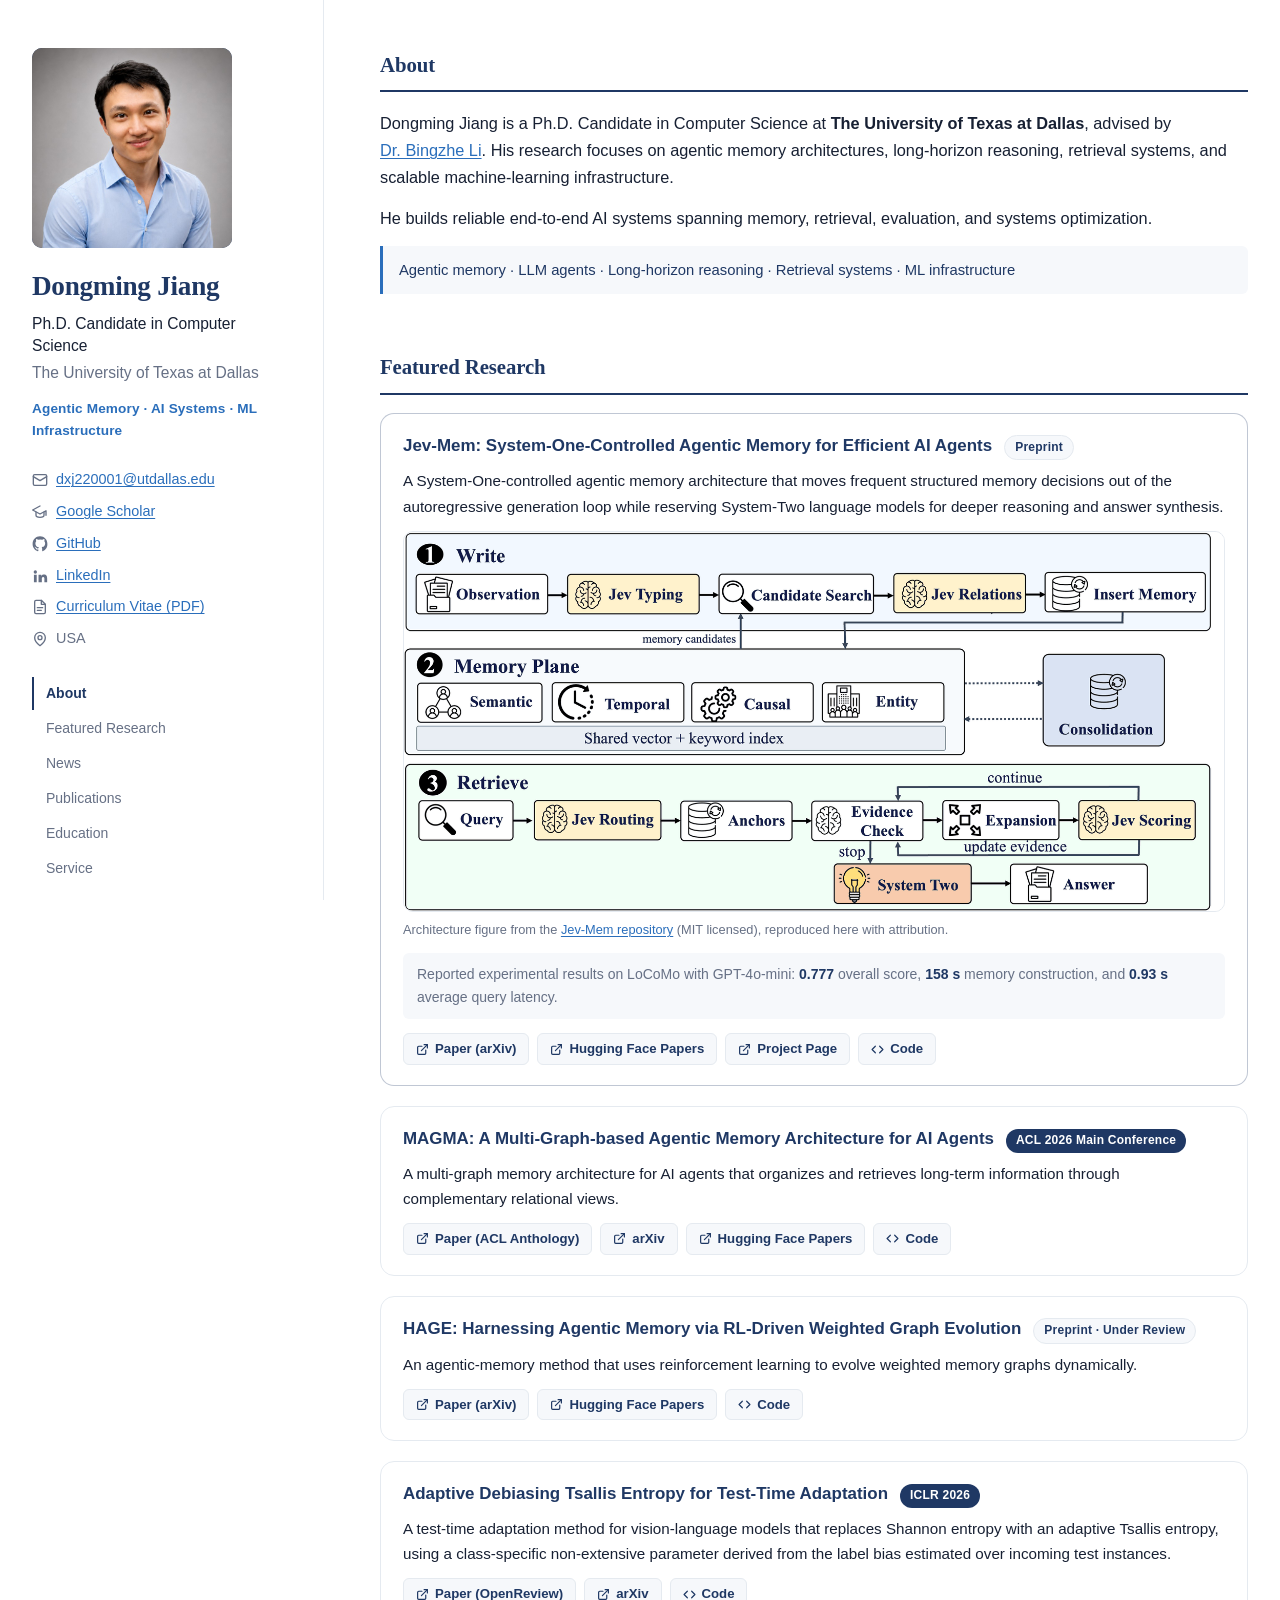
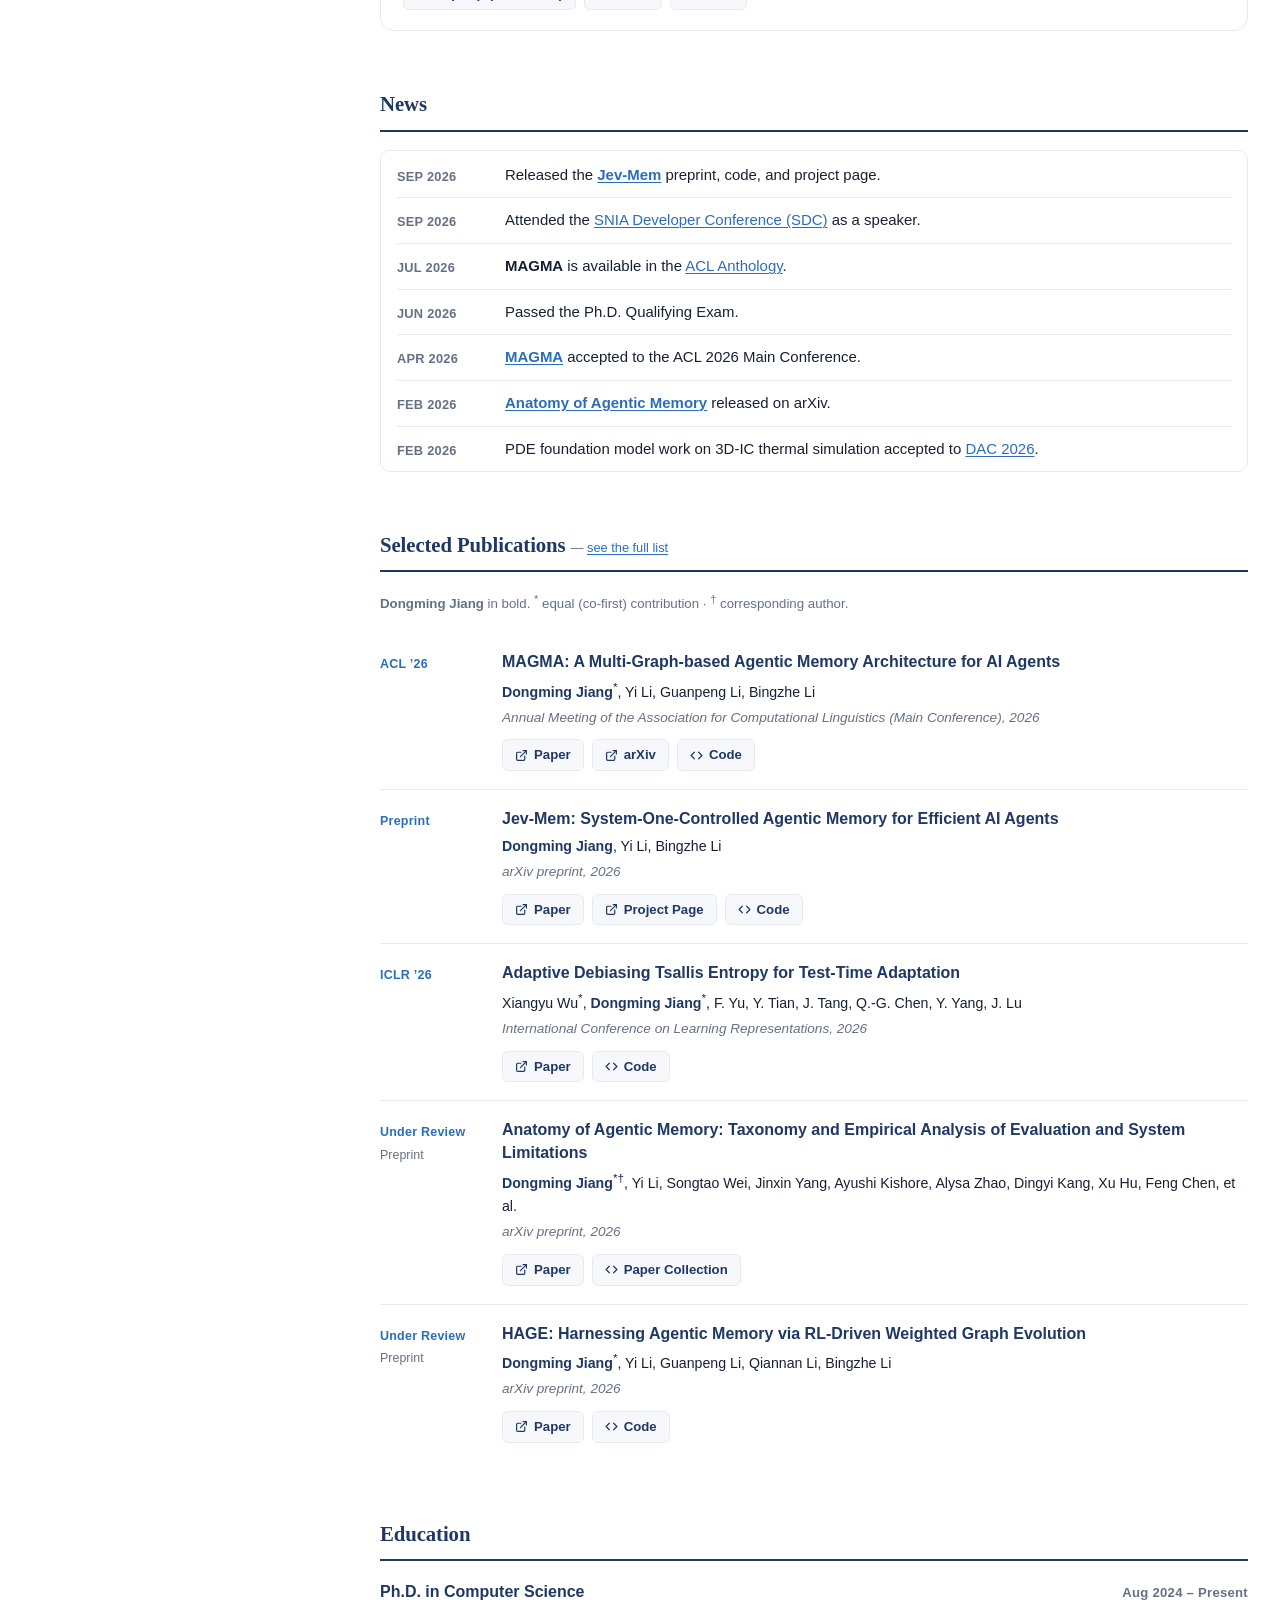
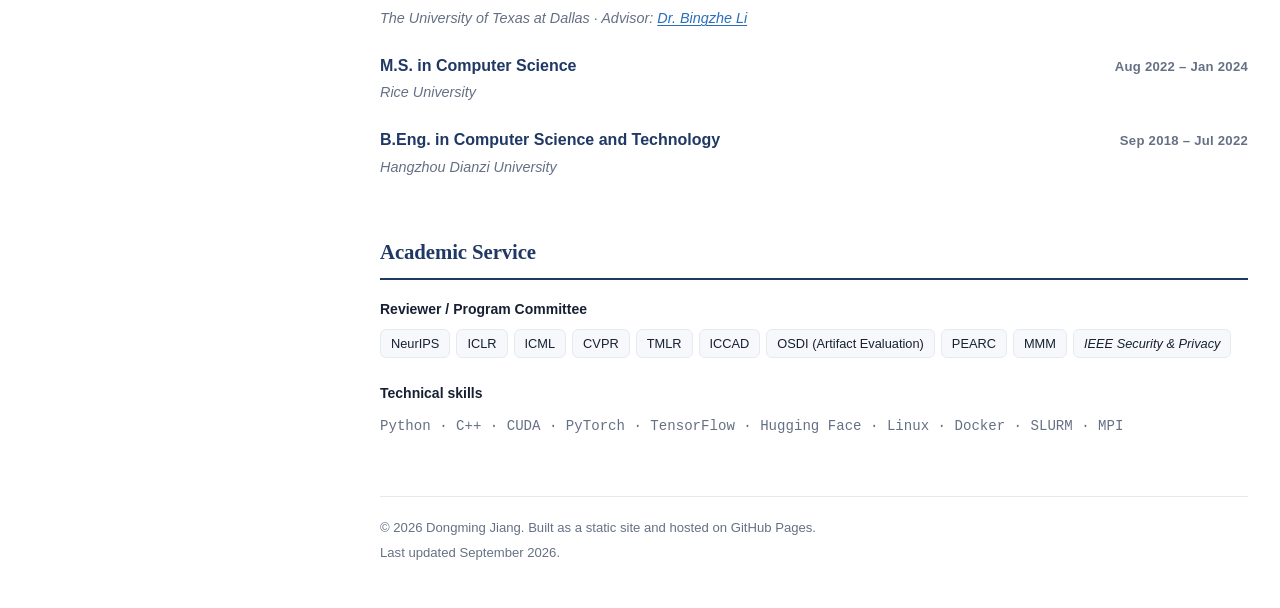
==== index.html @ 4e3c3e0a "Academic personal website Static site for Dongming Jiang, served from the repository root by GitHub " ====
<!DOCTYPE html>
<html lang="en">
<head>
<meta charset="utf-8">
<meta name="viewport" content="width=device-width, initial-scale=1">

<title>Dongming Jiang | Agentic Memory &amp; AI Systems</title>
<meta name="description" content="Dongming Jiang is a Ph.D. Candidate at UT Dallas researching agentic memory, LLM agents, retrieval systems, and scalable AI infrastructure.">
<meta name="author" content="Dongming Jiang">
<link rel="canonical" href="https://fredjiang0324.github.io/">

<meta property="og:type" content="profile">
<meta property="og:site_name" content="Dongming Jiang">
<meta property="og:title" content="Dongming Jiang | Agentic Memory &amp; AI Systems">
<meta property="og:description" content="Dongming Jiang is a Ph.D. Candidate at UT Dallas researching agentic memory, LLM agents, retrieval systems, and scalable AI infrastructure.">
<meta property="og:url" content="https://fredjiang0324.github.io/">
<meta property="og:image" content="https://fredjiang0324.github.io/assets/social-preview.png">
<meta property="og:image:width" content="1200">
<meta property="og:image:height" content="630">
<meta property="og:image:alt" content="Dongming Jiang — Ph.D. Candidate in Computer Science, The University of Texas at Dallas.">
<meta property="profile:first_name" content="Dongming">
<meta property="profile:last_name" content="Jiang">

<meta name="twitter:card" content="summary_large_image">
<meta name="twitter:title" content="Dongming Jiang | Agentic Memory &amp; AI Systems">
<meta name="twitter:description" content="Ph.D. Candidate at UT Dallas researching agentic memory, LLM agents, retrieval systems, and scalable AI infrastructure.">
<meta name="twitter:image" content="https://fredjiang0324.github.io/assets/social-preview.png">
<meta name="twitter:image:alt" content="Dongming Jiang — Ph.D. Candidate in Computer Science, The University of Texas at Dallas.">

<link rel="icon" href="assets/favicon.svg" type="image/svg+xml">
<link rel="apple-touch-icon" href="assets/social-preview.png">
<link rel="stylesheet" href="styles.css">

<script type="application/ld+json">
{
  "@context": "https://schema.org",
  "@type": "ProfilePage",
  "url": "https://fredjiang0324.github.io/",
  "name": "Dongming Jiang | Agentic Memory & AI Systems",
  "description": "Dongming Jiang is a Ph.D. Candidate at UT Dallas researching agentic memory, LLM agents, retrieval systems, and scalable AI infrastructure.",
  "inLanguage": "en",
  "mainEntity": {
    "@type": "Person",
    "@id": "https://fredjiang0324.github.io/#person",
    "name": "Dongming Jiang",
    "givenName": "Dongming",
    "familyName": "Jiang",
    "jobTitle": "Ph.D. Candidate in Computer Science",
    "email": "mailto:dxj220001@utdallas.edu",
    "url": "https://fredjiang0324.github.io/",
    "image": "https://fredjiang0324.github.io/assets/social-preview.png",
    "affiliation": {
      "@type": "CollegeOrUniversity",
      "name": "The University of Texas at Dallas",
      "url": "https://www.utdallas.edu/"
    },
    "alumniOf": [
      { "@type": "CollegeOrUniversity", "name": "Rice University" },
      { "@type": "CollegeOrUniversity", "name": "Hangzhou Dianzi University" }
    ],
    "address": {
      "@type": "PostalAddress",
      "addressCountry": "USA"
    },
    "knowsAbout": [
      "Agentic memory",
      "LLM agents",
      "Long-horizon reasoning",
      "Retrieval systems",
      "Machine learning infrastructure"
    ],
    "sameAs": [
      "https://github.com/FredJiang0324",
      "https://www.linkedin.com/in/dongming-jiang-416404217/",
      "https://scholar.google.com/citations?hl=en&user=FZLU_acAAAAJ"
    ]
  }
}
</script>
</head>

<body>
<a class="skip-link" href="#main">Skip to main content</a>

<!-- Icon sprite: inline SVG, no icon-font CDN. -->
<svg xmlns="http://www.w3.org/2000/svg" style="display:none" aria-hidden="true" focusable="false">
  <symbol id="i-mail" viewBox="0 0 24 24" fill="none" stroke="currentColor" stroke-width="2" stroke-linecap="round" stroke-linejoin="round">
    <rect x="2" y="4" width="20" height="16" rx="2"/><path d="m2 7 10 6 10-6"/>
  </symbol>
  <symbol id="i-doc" viewBox="0 0 24 24" fill="none" stroke="currentColor" stroke-width="2" stroke-linecap="round" stroke-linejoin="round">
    <path d="M14 2H6a2 2 0 0 0-2 2v16a2 2 0 0 0 2 2h12a2 2 0 0 0 2-2V8z"/><path d="M14 2v6h6"/><path d="M8 13h8M8 17h6"/>
  </symbol>
  <symbol id="i-scholar" viewBox="0 0 24 24" fill="none" stroke="currentColor" stroke-width="2" stroke-linecap="round" stroke-linejoin="round">
    <path d="M12 3 1 9l11 6 9-4.91V17"/><path d="M6 12.2V17c0 1.66 2.69 3 6 3s6-1.34 6-3v-4.8"/>
  </symbol>
  <symbol id="i-github" viewBox="0 0 24 24" fill="currentColor">
    <path d="M12 .5C5.73.5.9 5.48.9 11.94c0 5.05 3.29 9.33 7.86 10.84.58.11.79-.26.79-.57v-2c-3.2.72-3.88-1.58-3.88-1.58-.53-1.37-1.29-1.74-1.29-1.74-1.05-.74.08-.73.08-.73 1.16.08 1.77 1.23 1.77 1.23 1.03 1.82 2.71 1.3 3.37.99.1-.77.4-1.3.73-1.6-2.55-.3-5.23-1.31-5.23-5.85 0-1.29.44-2.35 1.18-3.18-.12-.3-.51-1.51.11-3.15 0 0 .96-.32 3.15 1.21a10.6 10.6 0 0 1 5.74 0c2.19-1.53 3.15-1.21 3.15-1.21.62 1.64.23 2.85.11 3.15.74.83 1.18 1.89 1.18 3.18 0 4.55-2.69 5.55-5.25 5.84.41.37.78 1.1.78 2.22v3.29c0 .31.21.69.8.57A11.13 11.13 0 0 0 23.1 11.94C23.1 5.48 18.27.5 12 .5Z"/>
  </symbol>
  <symbol id="i-linkedin" viewBox="0 0 24 24" fill="currentColor">
    <path d="M4.98 3.5a2.5 2.5 0 1 1 0 5 2.5 2.5 0 0 1 0-5ZM2.9 21.5h4.16V10.1H2.9v11.4ZM9.8 10.1h3.99v1.56h.06c.56-1 1.9-2.06 3.92-2.06 4.2 0 4.97 2.63 4.97 6.05v5.85h-4.15v-5.19c0-1.24-.02-2.83-1.78-2.83-1.78 0-2.06 1.35-2.06 2.74v5.28H9.8V10.1Z"/>
  </symbol>
  <symbol id="i-pin" viewBox="0 0 24 24" fill="none" stroke="currentColor" stroke-width="2" stroke-linecap="round" stroke-linejoin="round">
    <path d="M20 10c0 6-8 12-8 12s-8-6-8-12a8 8 0 0 1 16 0Z"/><circle cx="12" cy="10" r="3"/>
  </symbol>
  <symbol id="i-link" viewBox="0 0 24 24" fill="none" stroke="currentColor" stroke-width="2.2" stroke-linecap="round" stroke-linejoin="round">
    <path d="M15 3h6v6"/><path d="M10 14 21 3"/><path d="M18 13v6a2 2 0 0 1-2 2H5a2 2 0 0 1-2-2V8a2 2 0 0 1 2-2h6"/>
  </symbol>
  <symbol id="i-code" viewBox="0 0 24 24" fill="none" stroke="currentColor" stroke-width="2.2" stroke-linecap="round" stroke-linejoin="round">
    <path d="m8 18-6-6 6-6"/><path d="m16 6 6 6-6 6"/>
  </symbol>
  <symbol id="i-arrow-left" viewBox="0 0 24 24" fill="none" stroke="currentColor" stroke-width="2.2" stroke-linecap="round" stroke-linejoin="round">
    <path d="M19 12H5"/><path d="m12 19-7-7 7-7"/>
  </symbol>
</svg>

<div class="layout">

  <!-- ==================== Sidebar / profile ==================== -->
  <aside class="sidebar" aria-label="Profile and site navigation">
    <div class="profile-head">
      <!-- Portrait with the DJ monogram behind it as a load-failure fallback. -->
      <div class="monogram" role="img" aria-label="Portrait of Dongming Jiang">
        <span class="monogram-initials" aria-hidden="true">DJ</span>
        <img class="monogram-photo" src="assets/profile.jpg" width="640" height="640"
             alt="" decoding="async">
      </div>
      <div>
        <p class="profile-name">Dongming Jiang</p>
      </div>
    </div>

    <p class="profile-role">Ph.D. Candidate in Computer Science</p>
    <p class="profile-org">The University of Texas at Dallas</p>
    <p class="profile-focus">Agentic Memory · AI Systems · ML Infrastructure</p>

    <ul class="contact">
      <li>
        <svg class="icon" aria-hidden="true"><use href="#i-mail"></use></svg>
        <a href="mailto:dxj220001@utdallas.edu">dxj220001@utdallas.edu</a>
      </li>
      <li>
        <svg class="icon" aria-hidden="true"><use href="#i-scholar"></use></svg>
        <a href="https://scholar.google.com/citations?hl=en&amp;user=FZLU_acAAAAJ" target="_blank" rel="noopener noreferrer">Google Scholar</a>
      </li>
      <li>
        <svg class="icon" aria-hidden="true"><use href="#i-github"></use></svg>
        <a href="https://github.com/FredJiang0324" target="_blank" rel="noopener noreferrer">GitHub</a>
      </li>
      <li>
        <svg class="icon" aria-hidden="true"><use href="#i-linkedin"></use></svg>
        <a href="https://www.linkedin.com/in/dongming-jiang-416404217/" target="_blank" rel="noopener noreferrer">LinkedIn</a>
      </li>
      <li>
        <svg class="icon" aria-hidden="true"><use href="#i-doc"></use></svg>
        <a href="assets/Dongming_Jiang_CV.pdf">Curriculum Vitae (PDF)</a>
      </li>
      <li>
        <svg class="icon" aria-hidden="true"><use href="#i-pin"></use></svg>
        <span>USA</span>
      </li>
    </ul>

    <nav class="site-nav" aria-label="Section navigation">
      <ul class="nav-list">
        <li><a href="#about">About</a></li>
        <li><a href="#research">Featured Research</a></li>
        <li><a href="#news">News</a></li>
        <li><a href="#publications">Publications</a></li>
        <li><a href="#education">Education</a></li>
        <li><a href="#service">Service</a></li>
      </ul>
    </nav>
  </aside>

  <!-- ==================== Main ==================== -->
  <main class="main" id="main">

    <!-- ---------- About ---------- -->
    <section class="section" id="about" aria-labelledby="h-about">
      <h1 class="section-title" id="h-about">About</h1>
      <p class="lede">
        Dongming Jiang is a Ph.D. Candidate in Computer Science at
        <strong>The University of Texas at Dallas</strong>, advised by
        <a href="https://libingzheren.github.io/index.html" target="_blank" rel="noopener noreferrer">Dr.&nbsp;Bingzhe Li</a>.
        His research focuses on agentic memory architectures,
        long-horizon reasoning, retrieval systems, and scalable machine-learning
        infrastructure.
      </p>
      <p class="lede">
        He builds reliable end-to-end AI systems spanning memory, retrieval,
        evaluation, and systems optimization.
      </p>
      <p class="interests">
        Agentic memory · LLM agents · Long-horizon reasoning · Retrieval systems · ML infrastructure
      </p>
    </section>

    <!-- ---------- Featured Research ---------- -->
    <section class="section" id="research" aria-labelledby="h-research">
      <h2 class="section-title" id="h-research">Featured Research</h2>

      <div class="cards">

        <!-- 1. Jev-Mem -->
        <article class="card card--lead" aria-labelledby="c-jevmem">
          <div class="card-head">
            <h3 class="card-title" id="c-jevmem">
              Jev-Mem: System-One-Controlled Agentic Memory for Efficient AI Agents
            </h3>
            <span class="badge badge--preprint">Preprint</span>
          </div>

          <p class="card-desc">
            A System-One-controlled agentic memory architecture that moves frequent
            structured memory decisions out of the autoregressive generation loop while
            reserving System-Two language models for deeper reasoning and answer synthesis.
          </p>

          <figure class="card-figure">
            <img src="assets/jev-mem-architecture.png" width="1600" height="740" loading="lazy" decoding="async"
                 alt="Jev-Mem architecture in three stages. Write: an observation passes through Jev typing, candidate search, and Jev relation judgements before being inserted into memory. Memory Plane: a shared vector and keyword index backs semantic, temporal, causal, and entity graph views, with a consolidation process. Retrieve: a query is routed by Jev, resolved to anchors, then loops through evidence checking, expansion, and Jev scoring until it stops and hands the selected evidence to a System Two model that produces the answer.">
            <figcaption>
              Architecture figure from the
              <a href="https://github.com/libingzheren/Jev-Mem" target="_blank" rel="noopener noreferrer">Jev-Mem repository</a>
              (MIT licensed), reproduced here with attribution.
            </figcaption>
          </figure>

          <p class="card-result">
            Reported experimental results on LoCoMo with GPT-4o-mini:
            <strong>0.777</strong> overall score, <strong>158&nbsp;s</strong> memory
            construction, and <strong>0.93&nbsp;s</strong> average query latency.
          </p>

          <ul class="links">
            <li><a class="btn" href="https://arxiv.org/abs/2609.23986" target="_blank" rel="noopener noreferrer"><svg class="icon" aria-hidden="true"><use href="#i-link"></use></svg>Paper (arXiv)</a></li>
            <li><a class="btn" href="https://huggingface.co/papers/2609.23986" target="_blank" rel="noopener noreferrer"><svg class="icon" aria-hidden="true"><use href="#i-link"></use></svg>Hugging Face Papers</a></li>
            <li><a class="btn" href="https://huggingface.co/spaces/libingzheren/Jev-Mem" target="_blank" rel="noopener noreferrer"><svg class="icon" aria-hidden="true"><use href="#i-link"></use></svg>Project Page</a></li>
            <li><a class="btn" href="https://github.com/libingzheren/Jev-Mem" target="_blank" rel="noopener noreferrer"><svg class="icon" aria-hidden="true"><use href="#i-code"></use></svg>Code</a></li>
          </ul>
        </article>

        <!-- 2. MAGMA -->
        <article class="card" aria-labelledby="c-magma">
          <div class="card-head">
            <h3 class="card-title" id="c-magma">
              MAGMA: A Multi-Graph-based Agentic Memory Architecture for AI Agents
            </h3>
            <span class="badge badge--accepted">ACL 2026 Main Conference</span>
          </div>

          <p class="card-desc">
            A multi-graph memory architecture for AI agents that organizes and retrieves
            long-term information through complementary relational views.
          </p>

          <ul class="links">
            <li><a class="btn" href="https://aclanthology.org/2026.acl-long.1709/" target="_blank" rel="noopener noreferrer"><svg class="icon" aria-hidden="true"><use href="#i-link"></use></svg>Paper (ACL Anthology)</a></li>
            <li><a class="btn" href="https://arxiv.org/abs/2601.03236" target="_blank" rel="noopener noreferrer"><svg class="icon" aria-hidden="true"><use href="#i-link"></use></svg>arXiv</a></li>
            <li><a class="btn" href="https://huggingface.co/papers/2601.03236" target="_blank" rel="noopener noreferrer"><svg class="icon" aria-hidden="true"><use href="#i-link"></use></svg>Hugging Face Papers</a></li>
            <li><a class="btn" href="https://github.com/FredJiang0324/MAGMA" target="_blank" rel="noopener noreferrer"><svg class="icon" aria-hidden="true"><use href="#i-code"></use></svg>Code</a></li>
          </ul>
        </article>

        <!-- 3. Anatomy of Agentic Memory -->
        <!-- Hidden for now. Delete the hidden attribute below to show this card again. -->
        <article class="card" aria-labelledby="c-anatomy" hidden>
          <div class="card-head">
            <h3 class="card-title" id="c-anatomy">
              Anatomy of Agentic Memory: Taxonomy and Empirical Analysis of Evaluation
              and System Limitations
            </h3>
            <span class="badge badge--preprint">Preprint · Under Review</span>
          </div>

          <p class="card-desc">
            A taxonomy and controlled empirical study of agentic-memory systems, their
            evaluation protocols, and their limitations across memory and reasoning tasks.
          </p>

          <ul class="links">
            <li><a class="btn" href="https://arxiv.org/abs/2602.19320" target="_blank" rel="noopener noreferrer"><svg class="icon" aria-hidden="true"><use href="#i-link"></use></svg>Paper (arXiv)</a></li>
            <li><a class="btn" href="https://huggingface.co/papers/2602.19320" target="_blank" rel="noopener noreferrer"><svg class="icon" aria-hidden="true"><use href="#i-link"></use></svg>Hugging Face Papers</a></li>
            <li><a class="btn" href="https://github.com/FredJiang0324/Anatomy-of-Agentic-Memory" target="_blank" rel="noopener noreferrer"><svg class="icon" aria-hidden="true"><use href="#i-code"></use></svg>Paper Collection</a></li>
          </ul>
        </article>

        <!-- 4. HAGE -->
        <article class="card" aria-labelledby="c-hage">
          <div class="card-head">
            <h3 class="card-title" id="c-hage">
              HAGE: Harnessing Agentic Memory via RL-Driven Weighted Graph Evolution
            </h3>
            <span class="badge badge--preprint">Preprint · Under Review</span>
          </div>

          <p class="card-desc">
            An agentic-memory method that uses reinforcement learning to evolve weighted
            memory graphs dynamically.
          </p>

          <ul class="links">
            <li><a class="btn" href="https://arxiv.org/abs/2605.09942" target="_blank" rel="noopener noreferrer"><svg class="icon" aria-hidden="true"><use href="#i-link"></use></svg>Paper (arXiv)</a></li>
            <li><a class="btn" href="https://huggingface.co/papers/2605.09942" target="_blank" rel="noopener noreferrer"><svg class="icon" aria-hidden="true"><use href="#i-link"></use></svg>Hugging Face Papers</a></li>
            <li><a class="btn" href="https://github.com/FredJiang0324/HAGE_MVPReview" target="_blank" rel="noopener noreferrer"><svg class="icon" aria-hidden="true"><use href="#i-code"></use></svg>Code</a></li>
          </ul>
        </article>

        <!-- 5. ADTE -->
        <article class="card" aria-labelledby="c-adte">
          <div class="card-head">
            <h3 class="card-title" id="c-adte">
              Adaptive Debiasing Tsallis Entropy for Test-Time Adaptation
            </h3>
            <span class="badge badge--accepted">ICLR 2026</span>
          </div>

          <p class="card-desc">
            A test-time adaptation method for vision-language models that replaces Shannon
            entropy with an adaptive Tsallis entropy, using a class-specific non-extensive
            parameter derived from the label bias estimated over incoming test instances.
          </p>

          <ul class="links">
            <li><a class="btn" href="https://openreview.net/forum?id=dHj8hC081K" target="_blank" rel="noopener noreferrer"><svg class="icon" aria-hidden="true"><use href="#i-link"></use></svg>Paper (OpenReview)</a></li>
            <li><a class="btn" href="https://arxiv.org/abs/2602.11743" target="_blank" rel="noopener noreferrer"><svg class="icon" aria-hidden="true"><use href="#i-link"></use></svg>arXiv</a></li>
            <li><a class="btn" href="https://github.com/Jinx630/ADTE" target="_blank" rel="noopener noreferrer"><svg class="icon" aria-hidden="true"><use href="#i-code"></use></svg>Code</a></li>
          </ul>
        </article>

        <!-- 6. PDEAgent-Bench -->
        <!-- Hidden for now. Delete the hidden attribute below to show this card again. -->
        <article class="card" aria-labelledby="c-pdebench" hidden>
          <div class="card-head">
            <h3 class="card-title" id="c-pdebench">
              PDEAgent-Bench: A Multi-Metric, Multi-Library Benchmark for PDE Solver Generation
            </h3>
            <span class="badge badge--preprint">Preprint · Under Review</span>
          </div>

          <p class="card-desc">
            A multi-metric benchmark that evaluates LLM code agents on partial differential
            equation solving across the DOLFINx, Firedrake, and deal.II libraries.
          </p>

          <ul class="links">
            <li><a class="btn" href="https://zeroeclipse00.github.io/pde-agent-bench-github-pages/#home" target="_blank" rel="noopener noreferrer"><svg class="icon" aria-hidden="true"><use href="#i-link"></use></svg>Project Page</a></li>
            <li><a class="btn" href="https://arxiv.org/abs/2605.09636" target="_blank" rel="noopener noreferrer"><svg class="icon" aria-hidden="true"><use href="#i-link"></use></svg>Paper (arXiv)</a></li>
          </ul>
        </article>

      </div>
    </section>

    <!-- ---------- News ---------- -->
    <section class="section" id="news" aria-labelledby="h-news">
      <h2 class="section-title" id="h-news">News</h2>

      <div class="news-scroll" tabindex="0">
      <ul class="news">
        <li>
          <time datetime="2026-09">Sep 2026</time>
          <span>Released the
            <strong><a href="https://arxiv.org/abs/2609.23986" target="_blank" rel="noopener noreferrer">Jev-Mem</a></strong>
            preprint, code, and project page.</span>
        </li>
        <li>
          <time datetime="2026-09">Sep 2026</time>
          <span>Attended the
            <a href="https://www.snia.org/sniadeveloper/SDCUS" target="_blank" rel="noopener noreferrer">SNIA Developer Conference (SDC)</a>
            as a speaker.</span>
        </li>
        <li>
          <time datetime="2026-07">Jul 2026</time>
          <span><strong>MAGMA</strong> is available in the
            <a href="https://aclanthology.org/2026.acl-long.1709/" target="_blank" rel="noopener noreferrer">ACL Anthology</a>.</span>
        </li>
        <li>
          <time datetime="2026-06">Jun 2026</time>
          <span>Passed the Ph.D. Qualifying Exam.</span>
        </li>
        <li>
          <time datetime="2026-04">Apr 2026</time>
          <span><strong><a href="https://arxiv.org/abs/2601.03236" target="_blank" rel="noopener noreferrer">MAGMA</a></strong>
            accepted to the ACL 2026 Main Conference.</span>
        </li>
        <li>
          <time datetime="2026-02">Feb 2026</time>
          <span><strong><a href="https://arxiv.org/abs/2602.19320" target="_blank" rel="noopener noreferrer">Anatomy of Agentic Memory</a></strong>
            released on arXiv.</span>
        </li>
        <li>
          <time datetime="2026-02">Feb 2026</time>
          <span>PDE foundation model work on 3D-IC thermal simulation accepted to
            <a href="https://63dac.conference-program.com/presentation/?id=RESEARCH553&amp;sess=sess167" target="_blank" rel="noopener noreferrer">DAC 2026</a>.</span>
        </li>
        <li>
          <time datetime="2026-01">Jan 2026</time>
          <span><strong><a href="https://iclr.cc/virtual/2026/poster/10008423" target="_blank" rel="noopener noreferrer">Adaptive Debiasing Tsallis Entropy for Test-Time Adaptation</a></strong>
            accepted to ICLR 2026.</span>
        </li>
        <li>
          <time datetime="2026">2026</time>
          <span><strong><a href="https://arxiv.org/abs/2604.15065" target="_blank" rel="noopener noreferrer">Learning Where to Embed</a></strong>
            accepted to ICMR 2026.</span>
        </li>
      </ul>
      </div>
    </section>

    <!-- ---------- Selected publications ---------- -->
    <section class="section" id="publications" aria-labelledby="h-pubs">
      <h2 class="section-title" id="h-pubs">
        Selected Publications
        <span class="count">— <a href="publications.html">see the full list</a></span>
      </h2>

      <p class="pub-note">
        <strong>Dongming Jiang</strong> in bold. <sup>*</sup>&nbsp;equal (co-first)
        contribution · <sup>†</sup>&nbsp;corresponding author.
      </p>

      <ul class="pub-list">
        <li class="pub">
          <div class="pub-venue">ACL&nbsp;’26</div>
          <div>
            <h3 class="pub-title">MAGMA: A Multi-Graph-based Agentic Memory Architecture for AI Agents</h3>
            <p class="pub-authors"><strong>Dongming Jiang</strong><sup>*</sup>, Yi Li, Guanpeng Li, Bingzhe Li</p>
            <p class="pub-meta">Annual Meeting of the Association for Computational Linguistics (Main Conference), 2026</p>
            <ul class="links">
              <li><a class="btn" href="https://aclanthology.org/2026.acl-long.1709/" target="_blank" rel="noopener noreferrer"><svg class="icon" aria-hidden="true"><use href="#i-link"></use></svg>Paper</a></li>
              <li><a class="btn" href="https://arxiv.org/abs/2601.03236" target="_blank" rel="noopener noreferrer"><svg class="icon" aria-hidden="true"><use href="#i-link"></use></svg>arXiv</a></li>
              <li><a class="btn" href="https://github.com/FredJiang0324/MAGMA" target="_blank" rel="noopener noreferrer"><svg class="icon" aria-hidden="true"><use href="#i-code"></use></svg>Code</a></li>
            </ul>
          </div>
        </li>

        <li class="pub">
          <div class="pub-venue">Preprint</div>
          <div>
            <h3 class="pub-title">Jev-Mem: System-One-Controlled Agentic Memory for Efficient AI Agents</h3>
            <p class="pub-authors"><strong>Dongming Jiang</strong>, Yi Li, Bingzhe Li</p>
            <p class="pub-meta">arXiv preprint, 2026</p>
            <ul class="links">
              <li><a class="btn" href="https://arxiv.org/abs/2609.23986" target="_blank" rel="noopener noreferrer"><svg class="icon" aria-hidden="true"><use href="#i-link"></use></svg>Paper</a></li>
              <li><a class="btn" href="https://huggingface.co/spaces/libingzheren/Jev-Mem" target="_blank" rel="noopener noreferrer"><svg class="icon" aria-hidden="true"><use href="#i-link"></use></svg>Project Page</a></li>
              <li><a class="btn" href="https://github.com/libingzheren/Jev-Mem" target="_blank" rel="noopener noreferrer"><svg class="icon" aria-hidden="true"><use href="#i-code"></use></svg>Code</a></li>
            </ul>
          </div>
        </li>

        <li class="pub">
          <div class="pub-venue">ICLR&nbsp;’26</div>
          <div>
            <h3 class="pub-title">Adaptive Debiasing Tsallis Entropy for Test-Time Adaptation</h3>
            <p class="pub-authors">Xiangyu Wu<sup>*</sup>, <strong>Dongming Jiang</strong><sup>*</sup>, F. Yu, Y. Tian, J. Tang, Q.-G. Chen, Y. Yang, J. Lu</p>
            <p class="pub-meta">International Conference on Learning Representations, 2026</p>
            <ul class="links">
              <li><a class="btn" href="https://arxiv.org/abs/2602.11743" target="_blank" rel="noopener noreferrer"><svg class="icon" aria-hidden="true"><use href="#i-link"></use></svg>Paper</a></li>
              <li><a class="btn" href="https://github.com/Jinx630/ADTE" target="_blank" rel="noopener noreferrer"><svg class="icon" aria-hidden="true"><use href="#i-code"></use></svg>Code</a></li>
            </ul>
          </div>
        </li>

        <li class="pub">
          <div class="pub-venue">Under Review<span class="status">Preprint</span></div>
          <div>
            <h3 class="pub-title">Anatomy of Agentic Memory: Taxonomy and Empirical Analysis of Evaluation and System Limitations</h3>
            <p class="pub-authors"><strong>Dongming Jiang</strong><sup>*†</sup>, Yi Li, Songtao Wei, Jinxin Yang, Ayushi Kishore, Alysa Zhao, Dingyi Kang, Xu Hu, Feng Chen, et al.</p>
            <p class="pub-meta">arXiv preprint, 2026</p>
            <ul class="links">
              <li><a class="btn" href="https://arxiv.org/abs/2602.19320" target="_blank" rel="noopener noreferrer"><svg class="icon" aria-hidden="true"><use href="#i-link"></use></svg>Paper</a></li>
              <li><a class="btn" href="https://github.com/FredJiang0324/Anatomy-of-Agentic-Memory" target="_blank" rel="noopener noreferrer"><svg class="icon" aria-hidden="true"><use href="#i-code"></use></svg>Paper Collection</a></li>
            </ul>
          </div>
        </li>

        <li class="pub">
          <div class="pub-venue">Under Review<span class="status">Preprint</span></div>
          <div>
            <h3 class="pub-title">HAGE: Harnessing Agentic Memory via RL-Driven Weighted Graph Evolution</h3>
            <p class="pub-authors"><strong>Dongming Jiang</strong><sup>*</sup>, Yi Li, Guanpeng Li, Qiannan Li, Bingzhe Li</p>
            <p class="pub-meta">arXiv preprint, 2026</p>
            <ul class="links">
              <li><a class="btn" href="https://arxiv.org/abs/2605.09942" target="_blank" rel="noopener noreferrer"><svg class="icon" aria-hidden="true"><use href="#i-link"></use></svg>Paper</a></li>
              <li><a class="btn" href="https://github.com/FredJiang0324/HAGE_MVPReview" target="_blank" rel="noopener noreferrer"><svg class="icon" aria-hidden="true"><use href="#i-code"></use></svg>Code</a></li>
            </ul>
          </div>
        </li>
      </ul>
    </section>

    <!-- ---------- Education ---------- -->
    <section class="section" id="education" aria-labelledby="h-edu">
      <h2 class="section-title" id="h-edu">Education</h2>

      <div class="entry">
        <div class="entry-head">
          <h3 class="entry-title">Ph.D. in Computer Science</h3>
          <span class="entry-date">Aug 2024 – Present</span>
        </div>
        <p class="entry-sub">The University of Texas at Dallas · Advisor:
          <a href="https://libingzheren.github.io/index.html" target="_blank" rel="noopener noreferrer">Dr. Bingzhe Li</a></p>
      </div>

      <div class="entry">
        <div class="entry-head">
          <h3 class="entry-title">M.S. in Computer Science</h3>
          <span class="entry-date">Aug 2022 – Jan 2024</span>
        </div>
        <p class="entry-sub">Rice University</p>
      </div>

      <div class="entry">
        <div class="entry-head">
          <h3 class="entry-title">B.Eng. in Computer Science and Technology</h3>
          <span class="entry-date">Sep 2018 – Jul 2022</span>
        </div>
        <p class="entry-sub">Hangzhou Dianzi University</p>
      </div>
    </section>

    <!-- ---------- Service ---------- -->
    <section class="section" id="service" aria-labelledby="h-service">
      <h2 class="section-title" id="h-service">Academic Service</h2>

      <p class="service-label">Reviewer / Program Committee</p>
      <ul class="tags">
        <li>NeurIPS</li>
        <li>ICLR</li>
        <li>ICML</li>
        <li>CVPR</li>
        <li>TMLR</li>
        <li>ICCAD</li>
        <li>OSDI (Artifact Evaluation)</li>
        <li>PEARC</li>
        <li>MMM</li>
        <li><em>IEEE Security &amp; Privacy</em></li>
      </ul>

      <p class="service-label" style="margin-top:24px">Technical skills</p>
      <p class="skills">
        Python · C++ · CUDA · PyTorch · TensorFlow · Hugging Face · Linux · Docker · SLURM · MPI
      </p>
    </section>

    <footer class="site-footer">
      <p>© 2026 Dongming Jiang. Built as a static site and hosted on GitHub Pages.</p>
      <p>Last updated September 2026.</p>
    </footer>

  </main>
</div>

<script src="script.js" defer></script>
</body>
</html>
---- styles.css ----
/* ==========================================================================
   Dongming Jiang — academic homepage
   Palette and type scale follow the CV (cv/cv.tex).
   ========================================================================== */

:root {
  /* CV palette */
  --navy: #1F3864;
  --blue: #2A6EBB;
  --ink: #172033;
  --muted: #667085;
  --line: #E5EAF0;
  --surface: #F6F8FB;
  --background: #FFFFFF;

  /* Derived */
  --navy-soft: rgba(31, 56, 100, 0.08);
  --blue-soft: rgba(42, 110, 187, 0.10);
  --focus: #0B57D0;

  --sidebar-w: 292px;
  --main-w: 900px;
  --gutter: 16px;

  --radius-sm: 6px;
  --radius: 10px;
  --radius-lg: 14px;

  --font-sans: "Inter", -apple-system, BlinkMacSystemFont, "Segoe UI", Roboto,
    "Helvetica Neue", Arial, "Noto Sans", sans-serif;
  --font-serif: "Iowan Old Style", "Palatino Linotype", Palatino, Georgia,
    "Times New Roman", serif;
  --font-mono: ui-monospace, SFMono-Regular, "SF Mono", Menlo, Consolas,
    "Liberation Mono", monospace;
}

*,
*::before,
*::after { box-sizing: border-box; }

html {
  -webkit-text-size-adjust: 100%;
  scroll-behavior: smooth;
  scroll-padding-top: 24px;
}

body {
  margin: 0;
  background: var(--background);
  color: var(--ink);
  font-family: var(--font-sans);
  font-size: 16px;
  line-height: 1.65;
  -webkit-font-smoothing: antialiased;
  text-rendering: optimizeLegibility;
  overflow-wrap: break-word;
}

img { max-width: 100%; height: auto; }

a {
  color: var(--blue);
  text-decoration: underline;
  text-underline-offset: 2px;
  text-decoration-thickness: 1px;
}

a:hover { color: var(--navy); text-decoration-thickness: 2px; }

:focus-visible {
  outline: 3px solid var(--focus);
  outline-offset: 2px;
  border-radius: var(--radius-sm);
}

/* ---------- Skip link ---------- */

.skip-link {
  position: absolute;
  left: 8px;
  top: -64px;
  z-index: 100;
  padding: 10px 16px;
  background: var(--navy);
  color: #fff;
  font-weight: 600;
  text-decoration: none;
  border-radius: var(--radius-sm);
  transition: top 120ms ease-in;
}

.skip-link:focus { top: 8px; color: #fff; }

/* ---------- Page frame ---------- */

.layout {
  display: block;
  max-width: calc(var(--sidebar-w) + var(--main-w) + 120px);
  margin: 0 auto;
  padding: 0 var(--gutter);
}

/* ---------- Sidebar ---------- */

.sidebar {
  padding: 32px 0 8px;
  border-bottom: 1px solid var(--line);
  margin-bottom: 32px;
}

.profile-head {
  display: flex;
  align-items: center;
  gap: 16px;
}

.monogram {
  position: relative;
  flex: 0 0 auto;
  display: grid;
  place-items: center;
  width: 120px;
  height: 120px;
  border-radius: var(--radius);
  overflow: hidden;
  background: var(--navy);
  color: #fff;
  font-family: var(--font-serif);
  font-size: 46px;
  font-weight: 700;
  letter-spacing: 0.5px;
}

/* Initials sit underneath the portrait. If profile.jpg fails to load the
   (alt="") image collapses to nothing and the monogram shows through. */
.monogram-initials {
  position: absolute;
  inset: 0;
  display: grid;
  place-items: center;
}

.monogram-photo {
  position: absolute;
  inset: 0;
  width: 100%;
  height: 100%;
  object-fit: cover;
  object-position: center 28%;
}

.profile-name {
  margin: 0;
  font-family: var(--font-serif);
  font-size: 1.75rem;
  line-height: 1.2;
  font-weight: 700;
  color: var(--navy);
  letter-spacing: -0.01em;
}

.profile-role {
  margin: 10px 0 0;
  font-size: 0.975rem;
  line-height: 1.45;
  color: var(--ink);
}

.profile-org {
  margin: 2px 0 0;
  font-size: 0.975rem;
  color: var(--muted);
}

.profile-focus {
  margin: 12px 0 0;
  font-size: 0.85rem;
  font-weight: 600;
  letter-spacing: 0.01em;
  color: var(--blue);
}

/* Contact list */

.contact {
  list-style: none;
  margin: 20px 0 0;
  padding: 0;
  display: flex;
  flex-wrap: wrap;
  gap: 6px 18px;
  font-size: 0.9rem;
}

.contact li {
  display: flex;
  align-items: center;
  gap: 8px;
  color: var(--muted);
}

.contact a { color: var(--blue); font-weight: 500; }

.contact .icon {
  flex: 0 0 auto;
  width: 16px;
  height: 16px;
  color: var(--muted);
}

/* Navigation */

.site-nav { margin-top: 22px; }

.nav-list {
  list-style: none;
  margin: 0;
  padding: 0;
  display: flex;
  flex-wrap: wrap;
  gap: 6px;
}

.nav-list a {
  display: block;
  padding: 6px 12px;
  border-radius: 999px;
  border: 1px solid var(--line);
  background: var(--background);
  color: var(--ink);
  font-size: 0.875rem;
  font-weight: 500;
  text-decoration: none;
}

.nav-list a:hover {
  border-color: var(--blue);
  background: var(--blue-soft);
  color: var(--navy);
}

.nav-list a[aria-current="true"] {
  border-color: var(--navy);
  background: var(--navy);
  color: #fff;
}

/* ---------- Main column ---------- */

.main { padding-bottom: 8px; }

.section { margin: 0 0 44px; scroll-margin-top: 24px; }

.section-title {
  margin: 0 0 18px;
  padding-bottom: 8px;
  border-bottom: 2px solid var(--navy);
  font-family: var(--font-serif);
  font-size: 1.3rem;
  font-weight: 700;
  color: var(--navy);
  letter-spacing: -0.005em;
}

.section-title .count {
  font-family: var(--font-sans);
  font-size: 0.8rem;
  font-weight: 500;
  color: var(--muted);
  letter-spacing: 0;
}

.lede { margin: 0 0 14px; font-size: 1.02rem; }

.interests {
  margin: 0;
  padding: 12px 16px;
  border-left: 3px solid var(--blue);
  background: var(--surface);
  border-radius: 0 var(--radius-sm) var(--radius-sm) 0;
  font-size: 0.925rem;
  font-weight: 500;
  color: var(--navy);
}

/* ---------- Project cards ---------- */

.cards {
  display: grid;
  gap: 18px;
}

.card {
  border: 1px solid var(--line);
  border-radius: var(--radius-lg);
  background: var(--background);
  padding: 20px 22px;
}

.card--lead { border-color: rgba(31, 56, 100, 0.28); }

.card[hidden] { display: none; }

.card-head {
  display: flex;
  flex-wrap: wrap;
  align-items: baseline;
  gap: 8px 12px;
  margin-bottom: 8px;
}

.card-title {
  margin: 0;
  font-size: 1.06rem;
  font-weight: 650;
  line-height: 1.4;
  color: var(--navy);
}

.card-desc { margin: 0 0 12px; font-size: 0.95rem; color: var(--ink); }

.card-result {
  margin: 0 0 14px;
  padding: 10px 14px;
  background: var(--surface);
  border-radius: var(--radius-sm);
  font-size: 0.875rem;
  color: var(--muted);
}

.card-result strong { color: var(--navy); font-weight: 600; }

.card-figure { margin: 0 0 14px; }

.card-figure img {
  display: block;
  width: 100%;
  border: 1px solid var(--line);
  border-radius: var(--radius);
  background: #fff;
}

.card-figure figcaption {
  margin-top: 8px;
  font-size: 0.8rem;
  line-height: 1.5;
  color: var(--muted);
}

/* Status badges */

.badge {
  display: inline-block;
  padding: 2px 10px;
  border-radius: 999px;
  font-size: 0.75rem;
  font-weight: 600;
  letter-spacing: 0.02em;
  white-space: nowrap;
}

.badge--accepted { background: var(--navy); color: #fff; }

.badge--preprint {
  background: var(--surface);
  color: var(--navy);
  border: 1px solid var(--line);
}

/* Link buttons */

.links {
  list-style: none;
  display: flex;
  flex-wrap: wrap;
  gap: 8px;
  margin: 0;
  padding: 0;
}

.btn {
  display: inline-flex;
  align-items: center;
  gap: 6px;
  padding: 5px 12px;
  border: 1px solid var(--line);
  border-radius: var(--radius-sm);
  background: var(--surface);
  color: var(--navy);
  font-size: 0.825rem;
  font-weight: 600;
  text-decoration: none;
  line-height: 1.5;
}

.btn:hover {
  border-color: var(--blue);
  background: var(--blue-soft);
  color: var(--navy);
  text-decoration: underline;
}

.btn .icon { width: 13px; height: 13px; flex: 0 0 auto; }

/* ---------- News ---------- */

.news { list-style: none; margin: 0; padding: 0; }

.news li {
  display: grid;
  grid-template-columns: 92px 1fr;
  gap: 4px 16px;
  padding: 10px 0;
  border-bottom: 1px solid var(--line);
  font-size: 0.935rem;
}

.news li:last-child { border-bottom: 0; }

.news time,
.news .date {
  font-size: 0.8rem;
  font-weight: 600;
  letter-spacing: 0.02em;
  color: var(--muted);
  padding-top: 3px;
  text-transform: uppercase;
}

/* Compact scrollable panel. Keyboard-focusable so it can be scrolled without
   a pointer; newest items stay at the top. */
.news-scroll {
  max-height: 322px;
  overflow-y: auto;
  overscroll-behavior: contain;
  padding: 2px 16px;
  border: 1px solid var(--line);
  border-radius: var(--radius);
  background: var(--background);
  scrollbar-width: thin;
  scrollbar-color: #C8D2E0 transparent;
}

.news-scroll::-webkit-scrollbar { width: 8px; }
.news-scroll::-webkit-scrollbar-track { background: transparent; }

.news-scroll::-webkit-scrollbar-thumb {
  background: #C8D2E0;
  border-radius: 999px;
  border: 2px solid var(--background);
}

.news-scroll::-webkit-scrollbar-thumb:hover { background: var(--muted); }

/* ---------- Publications ---------- */

.pub-note {
  margin: 0 0 18px;
  font-size: 0.83rem;
  color: var(--muted);
}

.pub-list { list-style: none; margin: 0; padding: 0; }

.pub {
  display: grid;
  grid-template-columns: 104px 1fr;
  gap: 6px 18px;
  padding: 18px 0;
  border-bottom: 1px solid var(--line);
}

.pub:last-child { border-bottom: 0; }

.pub-venue {
  font-size: 0.78rem;
  font-weight: 700;
  letter-spacing: 0.02em;
  color: var(--blue);
  padding-top: 3px;
}

.pub-venue .status {
  display: block;
  font-weight: 500;
  color: var(--muted);
  letter-spacing: 0;
  margin-top: 2px;
}

.pub-title {
  margin: 0 0 4px;
  font-size: 1rem;
  font-weight: 650;
  line-height: 1.42;
  color: var(--navy);
}

.pub-authors {
  margin: 0 0 3px;
  font-size: 0.885rem;
  color: var(--ink);
}

.pub-authors strong { font-weight: 700; color: var(--navy); }

.pub-meta {
  margin: 0 0 10px;
  font-size: 0.85rem;
  font-style: italic;
  color: var(--muted);
}

.pub .links { margin-top: 2px; }

.subsection-title {
  margin: 34px 0 12px;
  font-size: 1.02rem;
  font-weight: 700;
  color: var(--navy);
}

.subsection-title:first-of-type { margin-top: 0; }

/* ---------- Experience / education ---------- */

.entry { padding: 0 0 22px; }
.entry:last-child { padding-bottom: 0; }

.entry-head {
  display: flex;
  flex-wrap: wrap;
  justify-content: space-between;
  align-items: baseline;
  gap: 4px 16px;
}

.entry-title {
  margin: 0;
  font-size: 1rem;
  font-weight: 650;
  color: var(--navy);
}

.entry-date {
  font-size: 0.82rem;
  font-weight: 600;
  letter-spacing: 0.02em;
  color: var(--muted);
  white-space: nowrap;
}

.entry-sub {
  margin: 2px 0 0;
  font-size: 0.9rem;
  font-style: italic;
  color: var(--muted);
}

.entry ul {
  margin: 10px 0 0;
  padding-left: 20px;
  font-size: 0.93rem;
}

.entry li { margin-bottom: 6px; }
.entry li::marker { color: var(--blue); }

/* ---------- Service ---------- */

.service-label {
  margin: 0 0 8px;
  font-size: 0.875rem;
  font-weight: 600;
  color: var(--ink);
}

.tags {
  list-style: none;
  display: flex;
  flex-wrap: wrap;
  gap: 6px;
  margin: 0;
  padding: 0;
}

.tags li {
  padding: 3px 10px;
  border: 1px solid var(--line);
  border-radius: var(--radius-sm);
  background: var(--surface);
  font-size: 0.8rem;
  color: var(--ink);
}

.skills {
  margin: 0;
  font-size: 0.88rem;
  color: var(--muted);
  font-family: var(--font-mono);
  line-height: 1.9;
}

/* ---------- Footer ---------- */

.site-footer {
  margin-top: 8px;
  padding: 20px 0 40px;
  border-top: 1px solid var(--line);
  font-size: 0.82rem;
  color: var(--muted);
}

.site-footer p { margin: 0 0 4px; }

/* ---------- Standalone pages (publications, 404) ---------- */

.page-header {
  padding: 28px 0 20px;
  border-bottom: 1px solid var(--line);
  margin-bottom: 32px;
}

.back-link {
  display: inline-flex;
  align-items: center;
  gap: 6px;
  font-size: 0.875rem;
  font-weight: 600;
  text-decoration: none;
}

.back-link:hover { text-decoration: underline; }

.page-title {
  margin: 14px 0 6px;
  font-family: var(--font-serif);
  font-size: 2rem;
  line-height: 1.2;
  font-weight: 700;
  color: var(--navy);
}

.page-sub { margin: 0; font-size: 0.95rem; color: var(--muted); }

.narrow { max-width: var(--main-w); margin: 0 auto; }

.notfound {
  max-width: 560px;
  margin: 0 auto;
  padding: 80px var(--gutter) 100px;
  text-align: center;
}

.notfound .code {
  margin: 0;
  font-family: var(--font-serif);
  font-size: 4rem;
  font-weight: 700;
  color: var(--navy);
  line-height: 1;
}

.notfound h1 {
  margin: 14px 0 10px;
  font-size: 1.4rem;
  color: var(--ink);
}

.notfound p { margin: 0 0 22px; color: var(--muted); }

.notfound .links { justify-content: center; }

/* ==========================================================================
   Responsive
   ========================================================================== */

/* Tablet and up: wider contact rows, roomier cards */
@media (min-width: 600px) {
  :root { --gutter: 28px; }
  .cards { gap: 20px; }

  .monogram {
    width: 140px;
    height: 140px;
    font-size: 54px;
  }
}

/* Desktop: sticky sidebar + centred main column */
@media (min-width: 1024px) {
  :root { --gutter: 32px; }

  .layout {
    display: grid;
    grid-template-columns: var(--sidebar-w) minmax(0, 1fr);
    gap: 56px;
    align-items: start;
  }

  .sidebar {
    position: sticky;
    top: 0;
    max-height: 100vh;
    overflow-y: auto;
    overscroll-behavior: contain;
    padding: 48px 0 32px;
    margin-bottom: 0;
    border-bottom: 0;
    border-right: 1px solid var(--line);
    padding-right: 28px;
  }

  .profile-head { display: block; }

  .monogram {
    width: 200px;
    height: 200px;
    font-size: 76px;
    margin-bottom: 22px;
  }

  .profile-name {
    font-size: 1.7rem;
    text-wrap: balance;
  }

  .contact {
    display: block;
    margin-top: 22px;
  }

  .contact li { padding: 4px 0; }

  .nav-list { display: block; }

  .nav-list li + li { margin-top: 2px; }

  .nav-list a {
    border: 0;
    border-left: 2px solid transparent;
    border-radius: 0;
    padding: 5px 0 5px 12px;
    color: var(--muted);
  }

  .nav-list a:hover {
    background: transparent;
    border-left-color: var(--blue);
    color: var(--navy);
  }

  .nav-list a[aria-current="true"] {
    background: transparent;
    border-left-color: var(--navy);
    color: var(--navy);
    font-weight: 650;
  }

  .main { padding: 48px 0 0; max-width: var(--main-w); }

  .section { margin-bottom: 56px; }

  html { scroll-padding-top: 32px; }

  .section { scroll-margin-top: 32px; }

  .page-header { padding-top: 40px; }
}

/* Small phones: stack the label columns */
@media (max-width: 460px) {
  .news li,
  .pub { grid-template-columns: 1fr; }

  .news time,
  .news .date,
  .pub-venue { padding-top: 0; }

  .pub-venue .status { display: inline; margin-left: 6px; }

  .card { padding: 18px 16px; }

  .profile-name { font-size: 1.5rem; }
}

/* ---------- Motion ---------- */

@media (prefers-reduced-motion: reduce) {
  html { scroll-behavior: auto; }

  *,
  *::before,
  *::after {
    animation-duration: 0.001ms !important;
    animation-iteration-count: 1 !important;
    transition-duration: 0.001ms !important;
    scroll-behavior: auto !important;
  }
}

/* ---------- Print ---------- */

@media print {
  :root { --gutter: 0; }

  .site-nav,
  .skip-link,
  .back-link,
  .links { display: none !important; }

  body { font-size: 11pt; line-height: 1.45; color: #000; }

  .layout { display: block; max-width: none; }

  .sidebar {
    position: static;
    max-height: none;
    border: 0;
    padding: 0 0 16px;
  }

  .card,
  .interests,
  .card-result { border: 1px solid #ccc; background: #fff; }

  .section { page-break-inside: avoid; margin-bottom: 20px; }

  .news-scroll {
    max-height: none;
    overflow: visible;
    border: 0;
    padding: 0;
  }

  a { color: #000; text-decoration: none; }
}
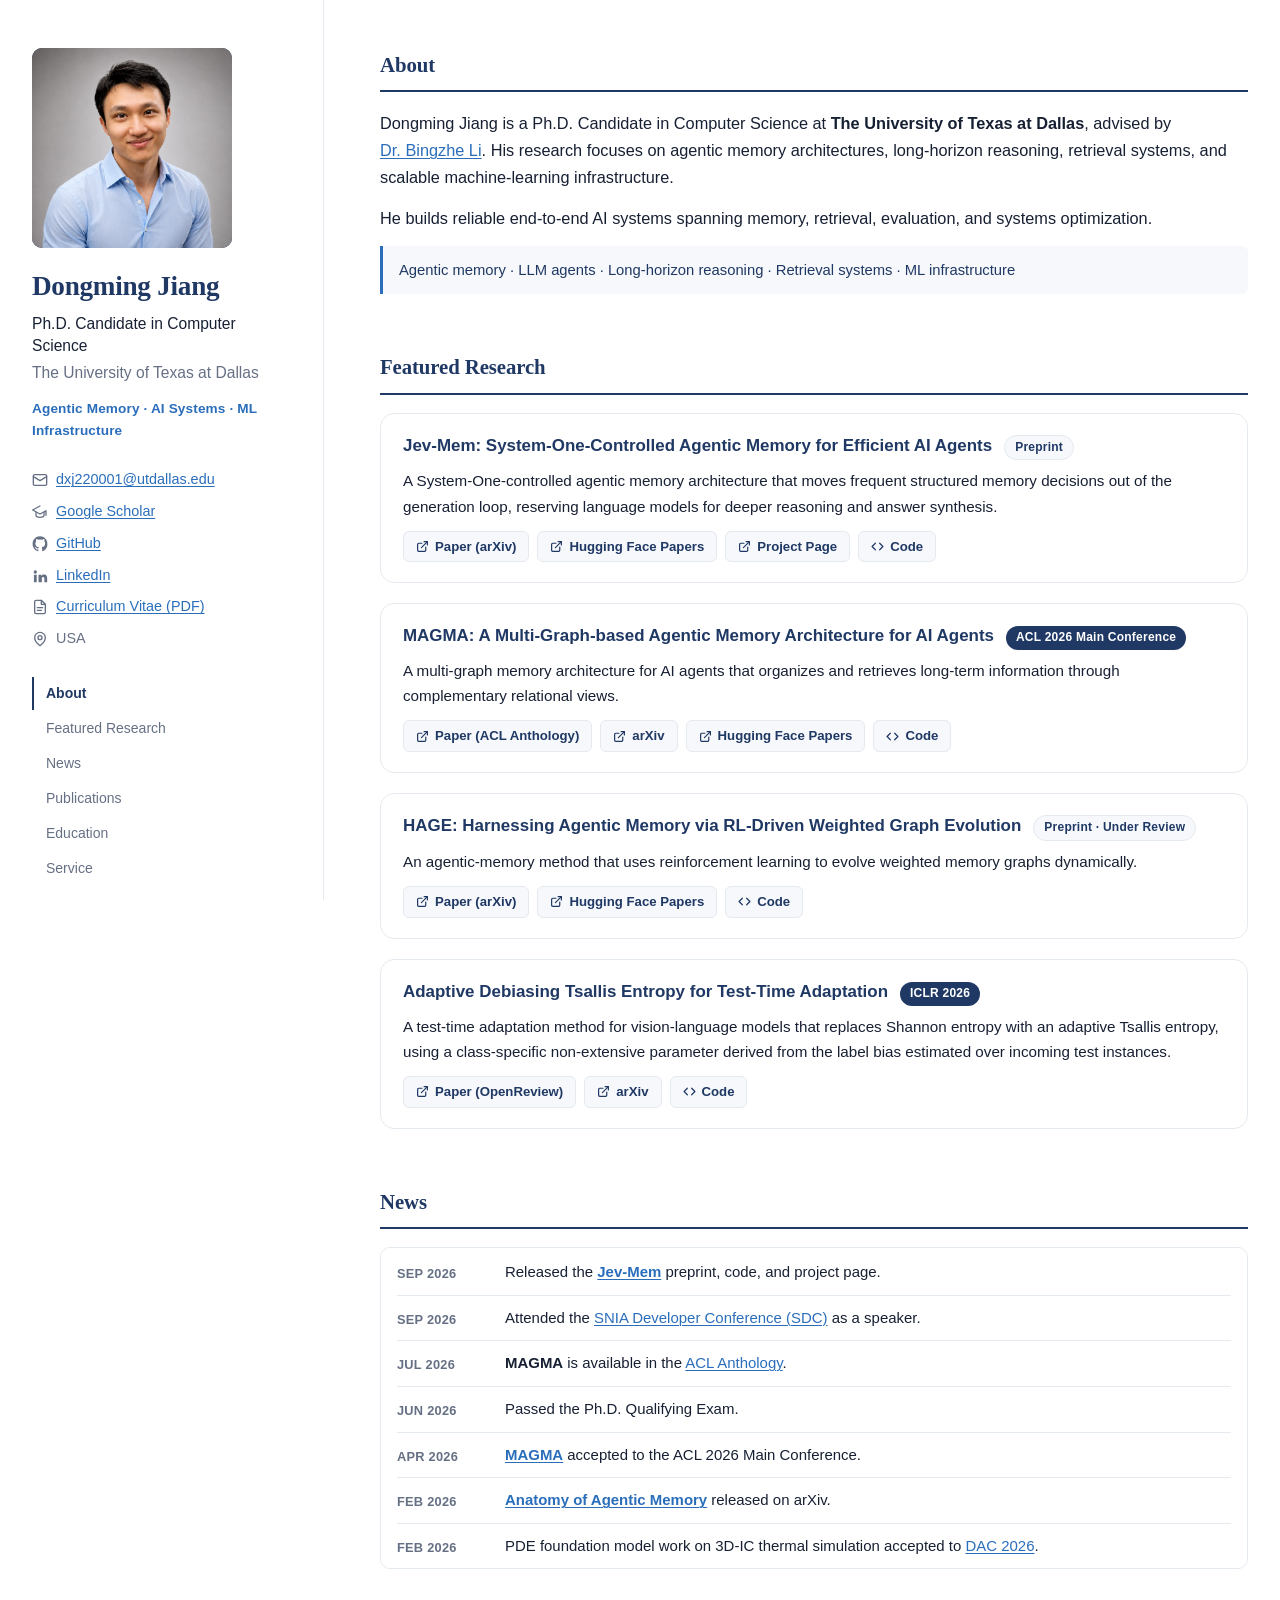
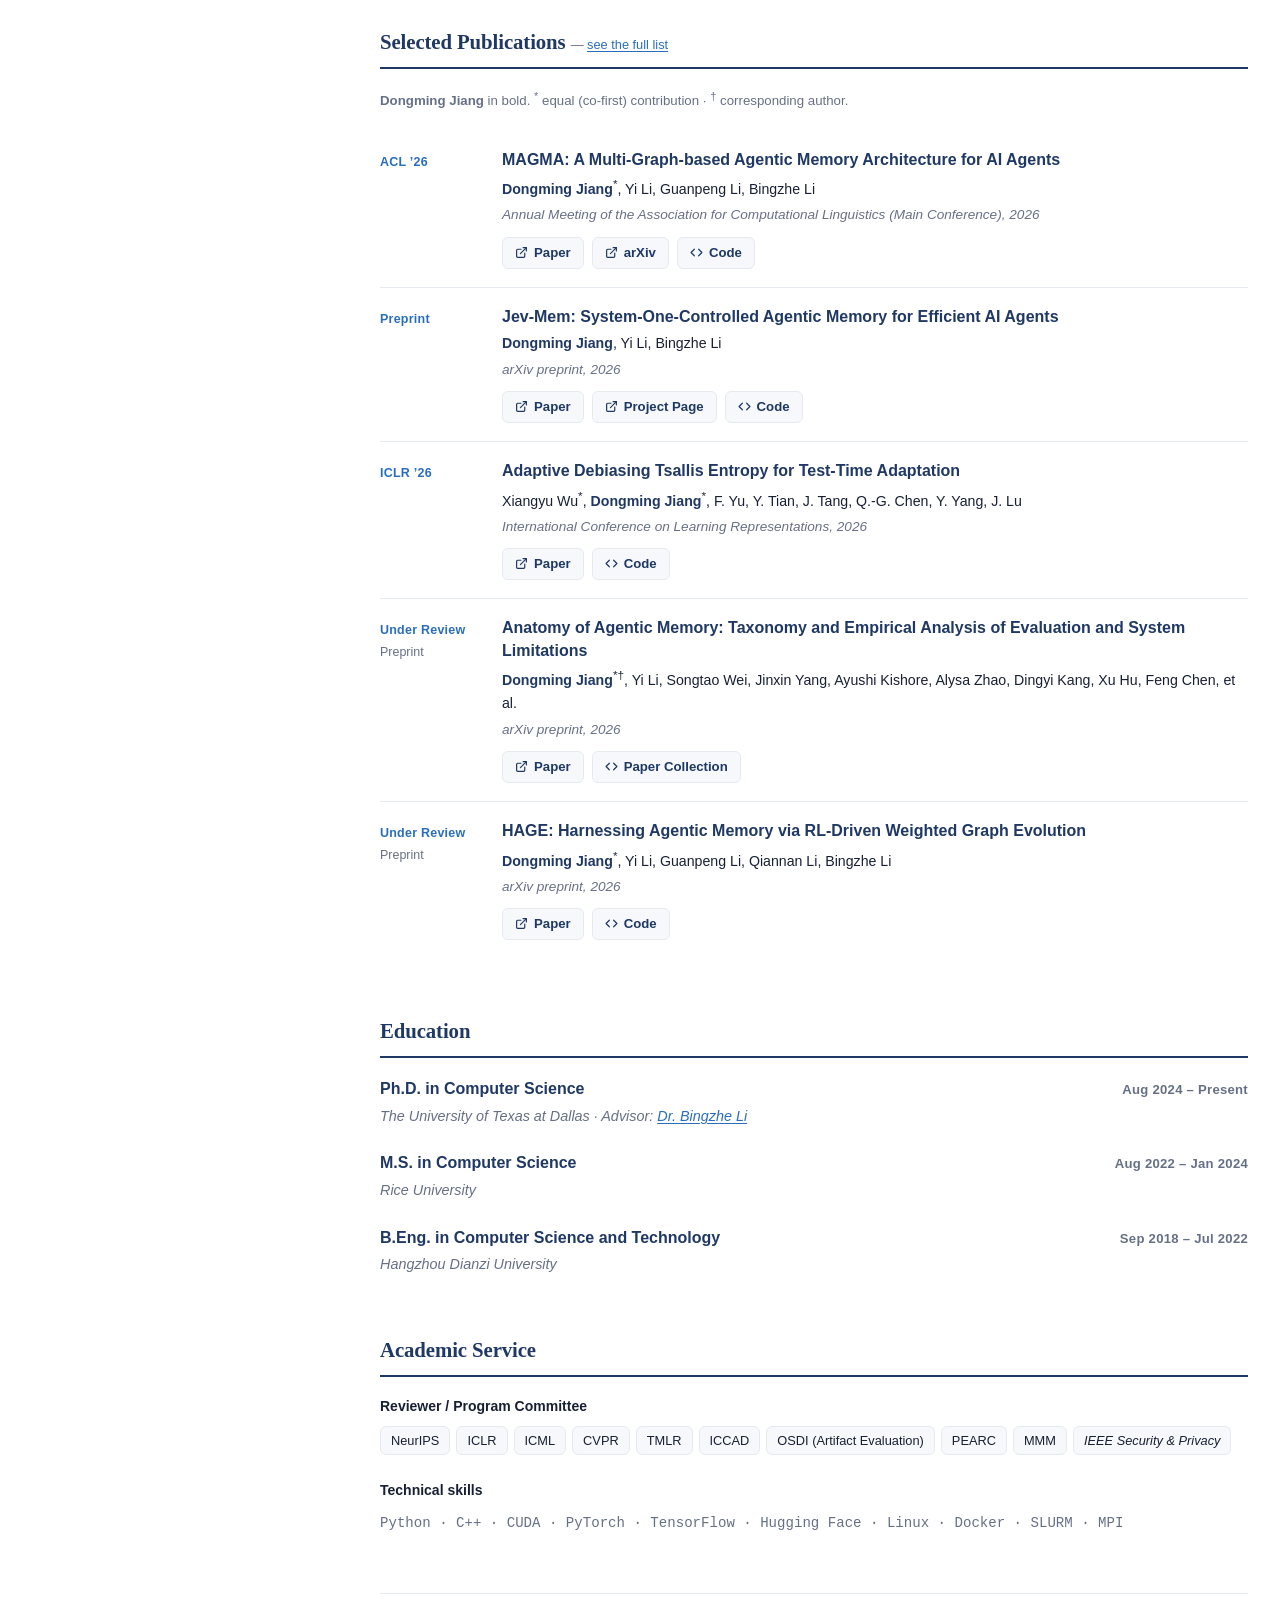
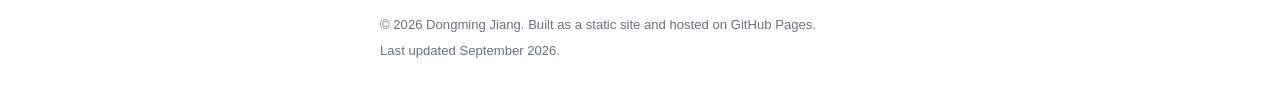
==== commit bfab6a1c: "Bug fixed" ====
--- a/index.html
+++ b/index.html
@@ -169,8 +169,13 @@
         <li><a href="#education">Education</a></li>
         <li><a href="#service">Service</a></li>
       </ul>
-    </nav>
-  </aside>
+</nav>
+    <!-- Visitor map (MapMyVisitors). map.js requires the id, and sizes the map
+         to this wrapper's width, which caps it on narrow screens. -->
+    <div class="visitor-map" aria-hidden="true">
+      <script type="text/javascript" id="mapmyvisitors" src="https://mapmyvisitors.com/map.js?cl=ffffff&amp;w=a&amp;t=n&amp;d=gJuq3F3lF217X43bfDTOCn0Wv3MLmmzRhXIFU-bvkDc"></script>
+    </div>
+</aside>
 
   <!-- ==================== Main ==================== -->
   <main class="main" id="main">
@@ -202,7 +207,7 @@
       <div class="cards">
 
         <!-- 1. Jev-Mem -->
-        <article class="card card--lead" aria-labelledby="c-jevmem">
+        <article class="card" aria-labelledby="c-jevmem">
           <div class="card-head">
             <h3 class="card-title" id="c-jevmem">
               Jev-Mem: System-One-Controlled Agentic Memory for Efficient AI Agents
@@ -212,24 +217,8 @@
 
           <p class="card-desc">
             A System-One-controlled agentic memory architecture that moves frequent
-            structured memory decisions out of the autoregressive generation loop while
-            reserving System-Two language models for deeper reasoning and answer synthesis.
-          </p>
-
-          <figure class="card-figure">
-            <img src="assets/jev-mem-architecture.png" width="1600" height="740" loading="lazy" decoding="async"
-                 alt="Jev-Mem architecture in three stages. Write: an observation passes through Jev typing, candidate search, and Jev relation judgements before being inserted into memory. Memory Plane: a shared vector and keyword index backs semantic, temporal, causal, and entity graph views, with a consolidation process. Retrieve: a query is routed by Jev, resolved to anchors, then loops through evidence checking, expansion, and Jev scoring until it stops and hands the selected evidence to a System Two model that produces the answer.">
-            <figcaption>
-              Architecture figure from the
-              <a href="https://github.com/libingzheren/Jev-Mem" target="_blank" rel="noopener noreferrer">Jev-Mem repository</a>
-              (MIT licensed), reproduced here with attribution.
-            </figcaption>
-          </figure>
-
-          <p class="card-result">
-            Reported experimental results on LoCoMo with GPT-4o-mini:
-            <strong>0.777</strong> overall score, <strong>158&nbsp;s</strong> memory
-            construction, and <strong>0.93&nbsp;s</strong> average query latency.
+            structured memory decisions out of the generation loop, reserving language
+            models for deeper reasoning and answer synthesis.
           </p>
 
           <ul class="links">
--- a/styles.css
+++ b/styles.css
@@ -212,6 +212,13 @@
 
 .site-nav { margin-top: 22px; }
 
+/* Visitor map widget (third-party; caps its self-computed width) */
+
+.visitor-map {
+  margin-top: 24px;
+  max-width: 264px;
+}
+
 .nav-list {
   list-style: none;
   margin: 0;
